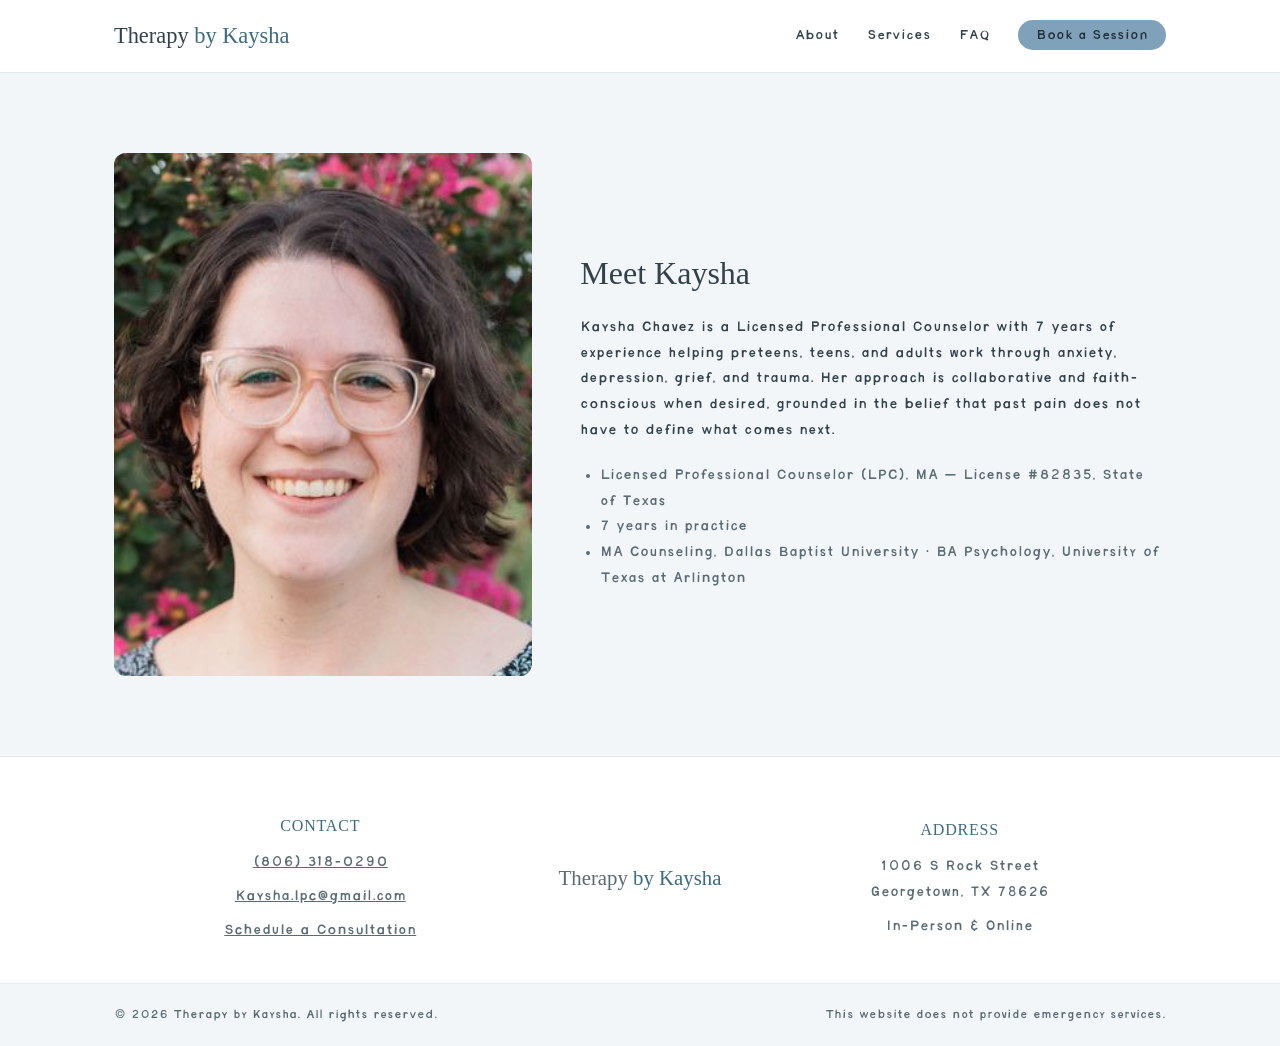
==== about.html @ 69e4fa2c "Split About/Services/FAQ into separate pages, add real photo, redesign footer, and add scroll animat" ====
<!DOCTYPE html>
<html lang="en">
<head>
  <meta charset="UTF-8" />
  <meta name="viewport" content="width=device-width, initial-scale=1.0" />
  <title>About Kaysha | Therapy by Kaysha</title>
  <meta name="description" content="Meet Kaysha Chavez, a Licensed Professional Counselor in Georgetown, TX with 7 years of experience helping preteens, teens, and adults." />
  <link rel="stylesheet" href="css/styles.css" />
</head>
<body>

  <header class="site-header">
    <div class="container header-inner">
      <a href="index.html" class="logo">Therapy <span>by Kaysha</span></a>
      <nav class="nav">
        <button class="nav-toggle" id="navToggle" aria-label="Toggle navigation" aria-expanded="false">
          <span></span><span></span><span></span>
        </button>
        <ul class="nav-list" id="navList">
          <li><a href="about.html">About</a></li>
          <li><a href="services.html">Services</a></li>
          <li><a href="faq.html">FAQ</a></li>
          <li><a href="https://kaysha-chavez.clientsecure.me/request/service" target="_blank" rel="noopener" class="nav-cta">Book a Session</a></li>
        </ul>
      </nav>
    </div>
  </header>

  <main>
    <section id="about" class="section about">
      <div class="container about-inner">
        <img class="about-image reveal" src="images/Kaysha.jpeg" alt="Kaysha Chavez, Licensed Professional Counselor" />
        <div class="about-text reveal">
          <h2>Meet Kaysha</h2>
          <p>
            Kaysha Chavez is a Licensed Professional Counselor with 7 years of experience
            helping preteens, teens, and adults work through anxiety, depression, grief,
            and trauma. Her approach is collaborative and faith-conscious when desired,
            grounded in the belief that past pain does not have to define what comes next.
          </p>
          <ul class="credentials">
            <li>Licensed Professional Counselor (LPC), MA — License #82835, State of Texas</li>
            <li>7 years in practice</li>
            <li>MA Counseling, Dallas Baptist University · BA Psychology, University of Texas at Arlington</li>
          </ul>
        </div>
      </div>
    </section>
  </main>

  <footer class="site-footer">
    <div class="footer-columns">
      <div class="footer-col">
        <h3 class="footer-heading">Contact</h3>
        <p><a href="tel:8063180290">(806) 318-0290</a></p>
        <p><a href="mailto:Kaysha.lpc@gmail.com">Kaysha.lpc@gmail.com</a></p>
        <p><a href="https://kaysha-chavez.clientsecure.me/request/service" target="_blank" rel="noopener">Schedule a Consultation</a></p>
      </div>
      <div class="footer-col">
        <p class="footer-wordmark">Therapy <span>by Kaysha</span></p>
      </div>
      <div class="footer-col">
        <h3 class="footer-heading">Address</h3>
        <p>1006 S Rock Street<br />Georgetown, TX 78626</p>
        <p>In-Person &amp; Online</p>
      </div>
    </div>
    <div class="footer-bottom">
      <div class="footer-bottom-inner">
        <p>&copy; <span id="year"></span> Therapy by Kaysha. All rights reserved.</p>
        <p class="footer-note">This website does not provide emergency services.</p>
      </div>
    </div>
  </footer>

  <script src="js/main.js"></script>
</body>
</html>
---- css/styles.css ----
@font-face {
  font-family: 'Birdie';
  src: url('../fonts/Birdie-Regular.woff2') format('woff2');
  font-weight: 400;
  font-display: swap;
}

:root {
  --color-bg: #f2f6f8;
  --color-surface: #ffffff;
  --color-primary: #80a1ba;
  --color-primary-dark: #91c4c3;
  --color-accent: #b4debd;
  --color-text: #33414a;
  --color-text-muted: #5b6b73;
  --color-border: #e2ecec;
  --color-text-accent: #3e6b82;
  --color-btn-text: #23303a;
  --font-heading: Georgia, 'Times New Roman', serif;
  --font-body: 'Birdie', -apple-system, BlinkMacSystemFont, 'Segoe UI', Roboto, sans-serif;
  --radius: 12px;
  --max-width: 1100px;
}

@media (prefers-color-scheme: dark) {
  :root {
    --color-bg: #3c4750;
    --color-surface: #46525b;
    --color-primary: #80a1ba;
    --color-primary-dark: #91c4c3;
    --color-accent: #b4debd;
    --color-text: #fff7dd;
    --color-text-muted: #c9d3d6;
    --color-border: #576771;
    --color-text-accent: #80a1ba;
  }
}

* {
  box-sizing: border-box;
}

html {
  scroll-behavior: smooth;
}

body {
  margin: 0;
  font-family: var(--font-body);
  background: var(--color-bg);
  color: var(--color-text);
  line-height: 1.6;
}

.reveal {
  opacity: 0;
  transform: translateY(24px);
  transition: opacity 0.6s ease, transform 0.6s ease;
}

.reveal.is-visible {
  opacity: 1;
  transform: translateY(0);
}

.services-grid .reveal:nth-child(2) { transition-delay: 0.1s; }
.services-grid .reveal:nth-child(3) { transition-delay: 0.2s; }
.services-grid .reveal:nth-child(4) { transition-delay: 0.3s; }

.faq-list .reveal:nth-child(2) { transition-delay: 0.1s; }
.faq-list .reveal:nth-child(3) { transition-delay: 0.2s; }

.about-inner .reveal:nth-child(2) { transition-delay: 0.15s; }

@media (prefers-reduced-motion: reduce) {
  html {
    scroll-behavior: auto;
  }

  .reveal {
    opacity: 1;
    transform: none;
    transition: none;
  }
}

.container {
  max-width: var(--max-width);
  margin: 0 auto;
  padding: 0 24px;
}

h1, h2, h3 {
  font-family: var(--font-heading);
  font-weight: 400;
  color: var(--color-text);
}

a {
  color: var(--color-text-accent);
}

/* Header */
.site-header {
  background: var(--color-surface);
  border-bottom: 1px solid var(--color-border);
  position: sticky;
  top: 0;
  z-index: 10;
}

.header-inner {
  display: flex;
  align-items: center;
  justify-content: space-between;
  padding: 18px 24px;
}

.logo {
  font-family: var(--font-heading);
  font-size: 1.4rem;
  text-decoration: none;
  color: var(--color-text);
}

.logo span {
  color: var(--color-text-accent);
}

.nav-list {
  list-style: none;
  display: flex;
  gap: 28px;
  margin: 0;
  padding: 0;
  align-items: center;
}

.nav-list a {
  text-decoration: none;
  color: var(--color-text);
  font-size: 0.95rem;
}

.nav-cta {
  background: var(--color-primary);
  color: var(--color-btn-text) !important;
  padding: 8px 18px;
  border-radius: 999px;
}

.nav-toggle {
  display: none;
  flex-direction: column;
  gap: 5px;
  background: none;
  border: none;
  cursor: pointer;
  padding: 6px;
}

.nav-toggle span {
  width: 24px;
  height: 2px;
  background: var(--color-text);
  display: block;
}

/* Hero */
.hero {
  padding: 100px 0 90px;
  background: linear-gradient(180deg, var(--color-bg), var(--color-surface));
}

.hero-inner {
  display: grid;
  grid-template-columns: 1.2fr 1fr;
  gap: 48px;
  align-items: center;
}

.hero-image {
  aspect-ratio: 4 / 5;
  width: 100%;
  object-fit: cover;
  object-position: top center;
  border-radius: var(--radius);
  display: block;
}

.hero h1 {
  font-size: 2.6rem;
  margin-bottom: 18px;
}

.hero-sub {
  font-size: 1.1rem;
  color: var(--color-text-muted);
  margin-bottom: 32px;
}

.btn {
  display: inline-block;
  padding: 14px 30px;
  border-radius: 999px;
  text-decoration: none;
  font-size: 1rem;
  cursor: pointer;
  border: none;
}

.btn-primary {
  background: var(--color-primary);
  color: var(--color-btn-text);
}

.btn-primary:hover {
  background: var(--color-primary-dark);
}

/* Sections */
.section {
  padding: 80px 0;
}

.section-title {
  text-align: center;
  font-size: 2rem;
  margin-bottom: 48px;
}

/* About */
.about-inner {
  display: grid;
  grid-template-columns: 1fr 1.4fr;
  gap: 48px;
  align-items: center;
}

.about-image {
  aspect-ratio: 4 / 5;
  width: 100%;
  object-fit: cover;
  object-position: top center;
  background: linear-gradient(135deg, var(--color-primary), var(--color-accent));
  border-radius: var(--radius);
  display: block;
}

.about-text h2 {
  font-size: 2rem;
  margin-bottom: 16px;
}

.credentials {
  margin-top: 20px;
  padding-left: 20px;
  color: var(--color-text-muted);
}

/* Services */
.services-grid {
  display: grid;
  grid-template-columns: repeat(auto-fit, minmax(240px, 1fr));
  gap: 24px;
}

.service-card {
  background: var(--color-surface);
  border: 1px solid var(--color-border);
  border-radius: var(--radius);
  padding: 32px 24px;
  transition: transform 0.25s ease, box-shadow 0.25s ease;
}

.service-card:hover {
  transform: translateY(-6px) scale(1.02);
  box-shadow: 0 12px 24px rgba(0, 0, 0, 0.1);
}

@media (prefers-reduced-motion: reduce) {
  .service-card {
    transition: none;
  }

  .service-card:hover {
    transform: none;
  }
}

.service-card h3 {
  margin-top: 0;
  font-size: 1.25rem;
  color: var(--color-text-accent);
}

/* FAQ */
.faq-list {
  max-width: 700px;
  margin: 0 auto;
  display: flex;
  flex-direction: column;
  gap: 12px;
}

.faq-list details {
  background: var(--color-surface);
  border: 1px solid var(--color-border);
  border-radius: var(--radius);
  padding: 16px 20px;
}

.faq-list summary {
  cursor: pointer;
  font-weight: 600;
}

.faq-list p {
  color: var(--color-text-muted);
  margin-bottom: 0;
}

.section-divider {
  max-width: var(--max-width);
  margin: 0 auto;
  border: none;
  border-top: 1px solid var(--color-border);
}

/* Contact */
.contact-inner {
  display: grid;
  grid-template-columns: 1fr 1fr;
  gap: 48px;
}

.contact-details {
  list-style: none;
  padding: 0;
  color: var(--color-text-muted);
}

.disclaimer {
  font-size: 0.85rem;
  color: var(--color-text-muted);
  border-left: 3px solid var(--color-accent);
  padding-left: 12px;
  margin-top: 24px;
}

.booking-widget {
  background: var(--color-surface);
  border: 1px solid var(--color-border);
  border-radius: var(--radius);
  padding: 32px 28px;
  display: flex;
  flex-direction: column;
  align-items: flex-start;
  gap: 12px;
  justify-content: center;
}

.booking-widget h3 {
  margin: 0;
  font-size: 1.3rem;
}

.booking-widget p {
  margin: 0;
  color: var(--color-text-muted);
}

.booking-widget .btn {
  margin-top: 8px;
}

/* Footer */
.site-footer {
  background: var(--color-surface);
  border-top: 1px solid var(--color-border);
}

.footer-columns {
  display: grid;
  grid-template-columns: 1fr auto 1fr;
  align-items: center;
  gap: 32px;
  padding: 56px 24px 40px;
  text-align: center;
  max-width: var(--max-width);
  margin: 0 auto;
}

.footer-col {
  display: flex;
  flex-direction: column;
  gap: 8px;
}

.footer-heading {
  font-family: var(--font-heading);
  font-size: 1rem;
  letter-spacing: 0.05em;
  text-transform: uppercase;
  color: var(--color-text-accent);
  margin: 0 0 4px;
}

.footer-col p {
  margin: 0;
  color: var(--color-text-muted);
}

.footer-col a {
  color: var(--color-text-muted);
}

.footer-wordmark {
  font-family: var(--font-heading);
  font-size: 1.3rem;
  color: var(--color-text);
  margin: 0;
}

.footer-wordmark span {
  color: var(--color-text-accent);
}

.footer-bottom {
  border-top: 1px solid var(--color-border);
  background: var(--color-bg);
}

.footer-bottom-inner {
  display: flex;
  justify-content: space-between;
  flex-wrap: wrap;
  gap: 8px;
  max-width: var(--max-width);
  margin: 0 auto;
  padding: 20px 24px;
  font-size: 0.85rem;
  color: var(--color-text-muted);
}

.footer-bottom-inner p {
  margin: 0;
}

@media (max-width: 640px) {
  .footer-columns {
    grid-template-columns: 1fr;
    text-align: center;
  }
}

/* Responsive */
@media (max-width: 800px) {
  .hero-inner,
  .about-inner,
  .contact-inner {
    grid-template-columns: 1fr;
  }

  .hero-inner {
    text-align: center;
  }

  .hero-image {
    max-width: 280px;
    margin: 0 auto;
    order: -1;
  }

  .about-image {
    max-width: 280px;
    margin: 0 auto;
  }
}

@media (max-width: 640px) {
  .nav-toggle {
    display: flex;
  }

  .nav-list {
    position: absolute;
    top: 100%;
    left: 0;
    right: 0;
    background: var(--color-surface);
    flex-direction: column;
    align-items: flex-start;
    padding: 16px 24px;
    border-bottom: 1px solid var(--color-border);
    display: none;
  }

  .nav-list.open {
    display: flex;
  }

  .hero h1 {
    font-size: 2rem;
  }
}
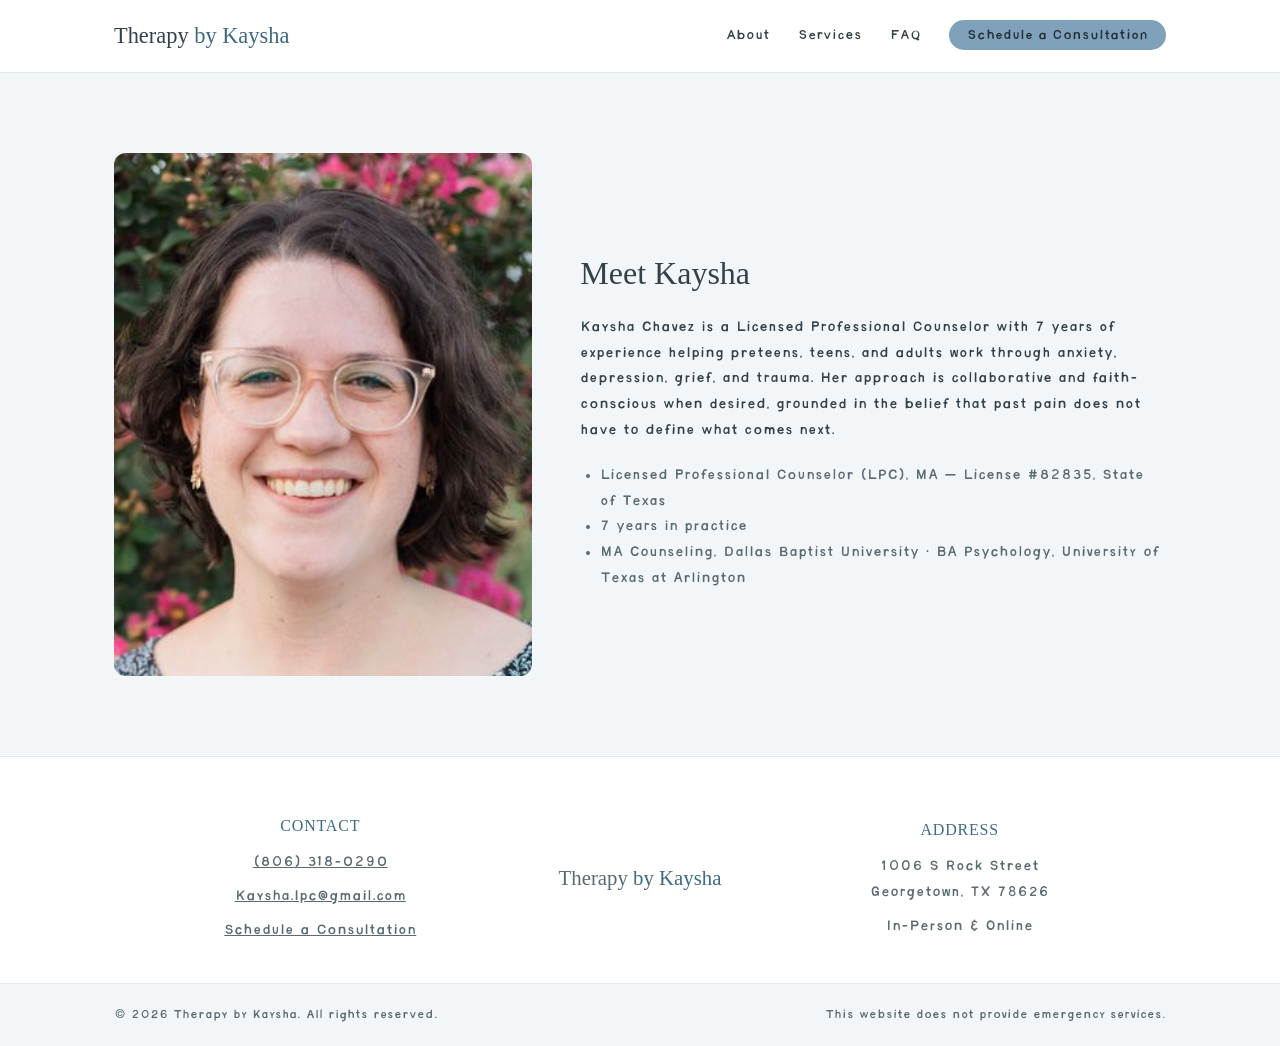
==== commit 1536fc2a: "Make all appointment CTAs say "Schedule a Consultation" Nav, hero, contact widget, and footer button" ====
--- a/about.html
+++ b/about.html
@@ -20,7 +20,7 @@
           <li><a href="about.html">About</a></li>
           <li><a href="services.html">Services</a></li>
           <li><a href="faq.html">FAQ</a></li>
-          <li><a href="https://kaysha-chavez.clientsecure.me/request/service" target="_blank" rel="noopener" class="nav-cta">Book a Session</a></li>
+          <li><a href="https://kaysha-chavez.clientsecure.me/request/service" target="_blank" rel="noopener" class="nav-cta">Schedule a Consultation</a></li>
         </ul>
       </nav>
     </div>
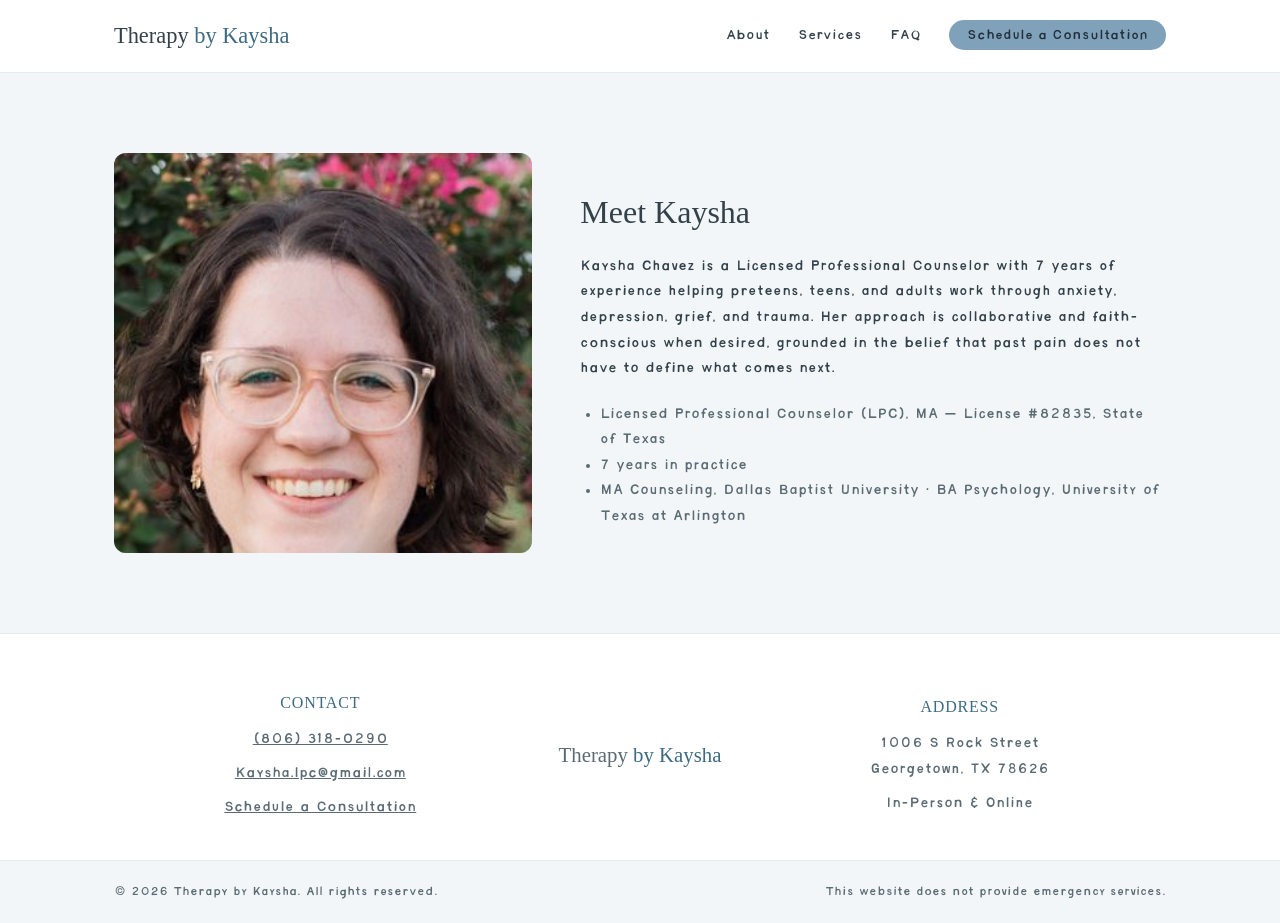
==== commit a90165ab: "Improve load performance and clean up CSS - Add an inline SVG favicon (data URI, no extra request) t" ====
--- a/about.html
+++ b/about.html
@@ -5,6 +5,8 @@
   <meta name="viewport" content="width=device-width, initial-scale=1.0" />
   <title>About Kaysha | Therapy by Kaysha</title>
   <meta name="description" content="Meet Kaysha Chavez, a Licensed Professional Counselor in Georgetown, TX with 7 years of experience helping preteens, teens, and adults." />
+  <link rel="icon" href="data:image/svg+xml,%3Csvg xmlns='http://www.w3.org/2000/svg' viewBox='0 0 64 64'%3E%3Ccircle cx='32' cy='32' r='32' fill='%2380a1ba'/%3E%3Ctext x='32' y='45' font-family='Georgia, serif' font-size='36' fill='%23ffffff' text-anchor='middle'%3EK%3C/text%3E%3C/svg%3E" />
+  <link rel="preload" href="fonts/Birdie-Regular.woff2" as="font" type="font/woff2" crossorigin />
   <link rel="stylesheet" href="css/styles.css" />
 </head>
 <body>
@@ -29,7 +31,7 @@
   <main>
     <section id="about" class="section about">
       <div class="container about-inner">
-        <img class="about-image reveal" src="images/Kaysha.jpeg" alt="Kaysha Chavez, Licensed Professional Counselor" />
+        <img class="about-image reveal" src="images/Kaysha.jpeg" alt="Kaysha Chavez, Licensed Professional Counselor" width="320" height="400" fetchpriority="high" />
         <div class="about-text reveal">
           <h2>Meet Kaysha</h2>
           <p>
--- a/css/styles.css
+++ b/css/styles.css
@@ -447,13 +447,6 @@
   margin: 0;
 }
 
-@media (max-width: 640px) {
-  .footer-columns {
-    grid-template-columns: 1fr;
-    text-align: center;
-  }
-}
-
 /* Responsive */
 @media (max-width: 800px) {
   .hero-inner,
@@ -479,6 +472,11 @@
 }
 
 @media (max-width: 640px) {
+  .footer-columns {
+    grid-template-columns: 1fr;
+    text-align: center;
+  }
+
   .nav-toggle {
     display: flex;
   }
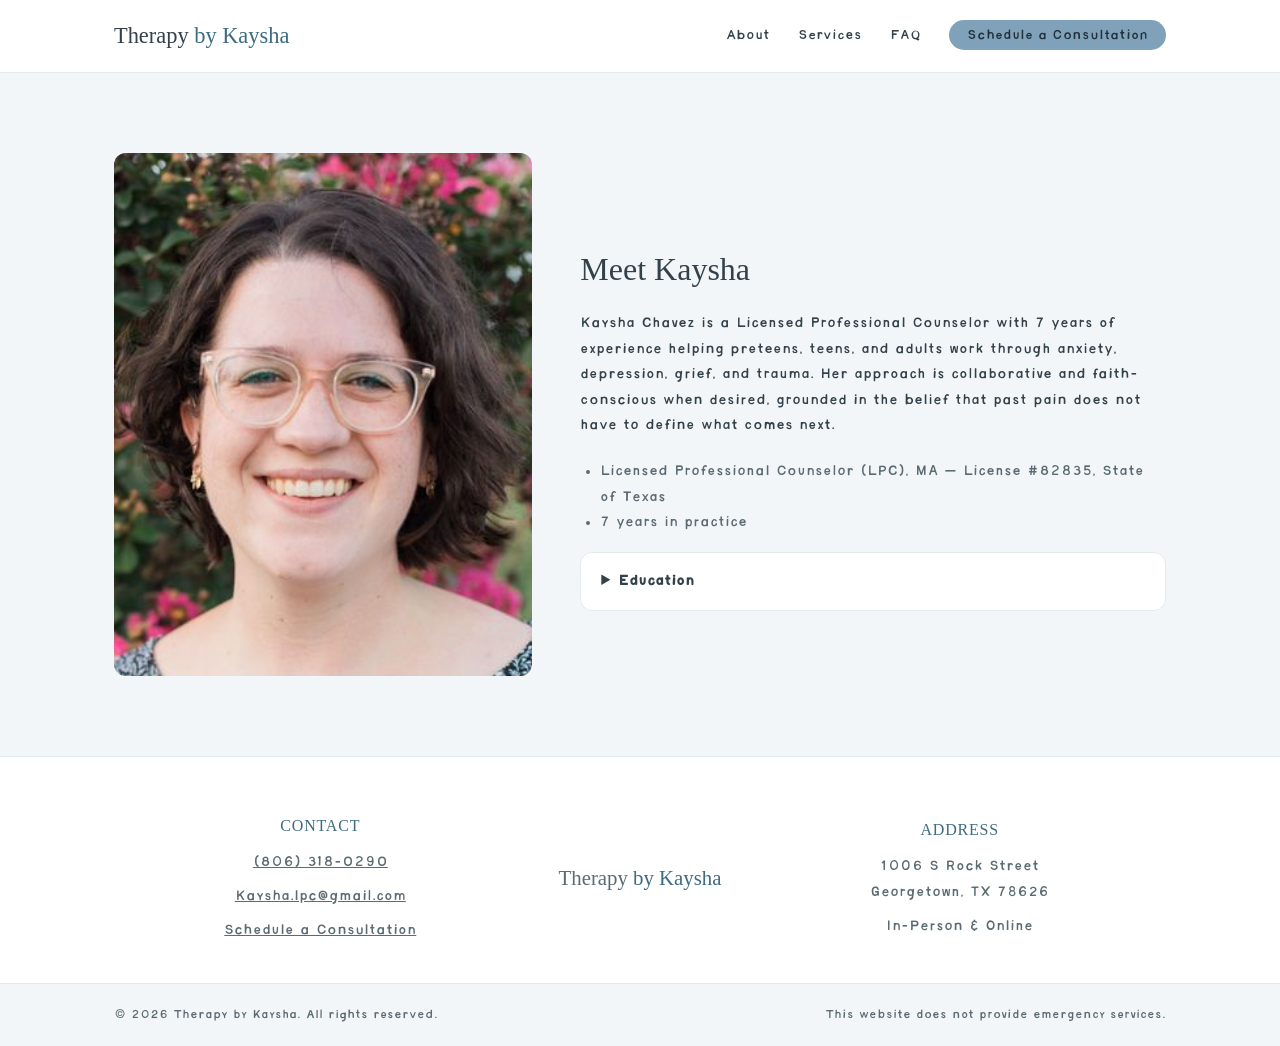
==== commit 78cf03cf: "Fix photo aspect ratio and add collapsible education dropdown Adding width/height HTML attributes fo" ====
--- a/about.html
+++ b/about.html
@@ -43,8 +43,11 @@
           <ul class="credentials">
             <li>Licensed Professional Counselor (LPC), MA — License #82835, State of Texas</li>
             <li>7 years in practice</li>
-            <li>MA Counseling, Dallas Baptist University · BA Psychology, University of Texas at Arlington</li>
           </ul>
+          <details class="education-detail">
+            <summary>Education</summary>
+            <p>MA Counseling, Dallas Baptist University · BA Psychology, University of Texas at Arlington</p>
+          </details>
         </div>
       </div>
     </section>
--- a/css/styles.css
+++ b/css/styles.css
@@ -182,6 +182,7 @@
 .hero-image {
   aspect-ratio: 4 / 5;
   width: 100%;
+  height: auto;
   object-fit: cover;
   object-position: top center;
   border-radius: var(--radius);
@@ -240,6 +241,7 @@
 .about-image {
   aspect-ratio: 4 / 5;
   width: 100%;
+  height: auto;
   object-fit: cover;
   object-position: top center;
   background: linear-gradient(135deg, var(--color-primary), var(--color-accent));
@@ -255,6 +257,24 @@
 .credentials {
   margin-top: 20px;
   padding-left: 20px;
+  color: var(--color-text-muted);
+}
+
+.education-detail {
+  margin-top: 16px;
+  background: var(--color-surface);
+  border: 1px solid var(--color-border);
+  border-radius: var(--radius);
+  padding: 16px 20px;
+}
+
+.education-detail summary {
+  cursor: pointer;
+  font-weight: 600;
+}
+
+.education-detail p {
+  margin: 12px 0 0;
   color: var(--color-text-muted);
 }
 
